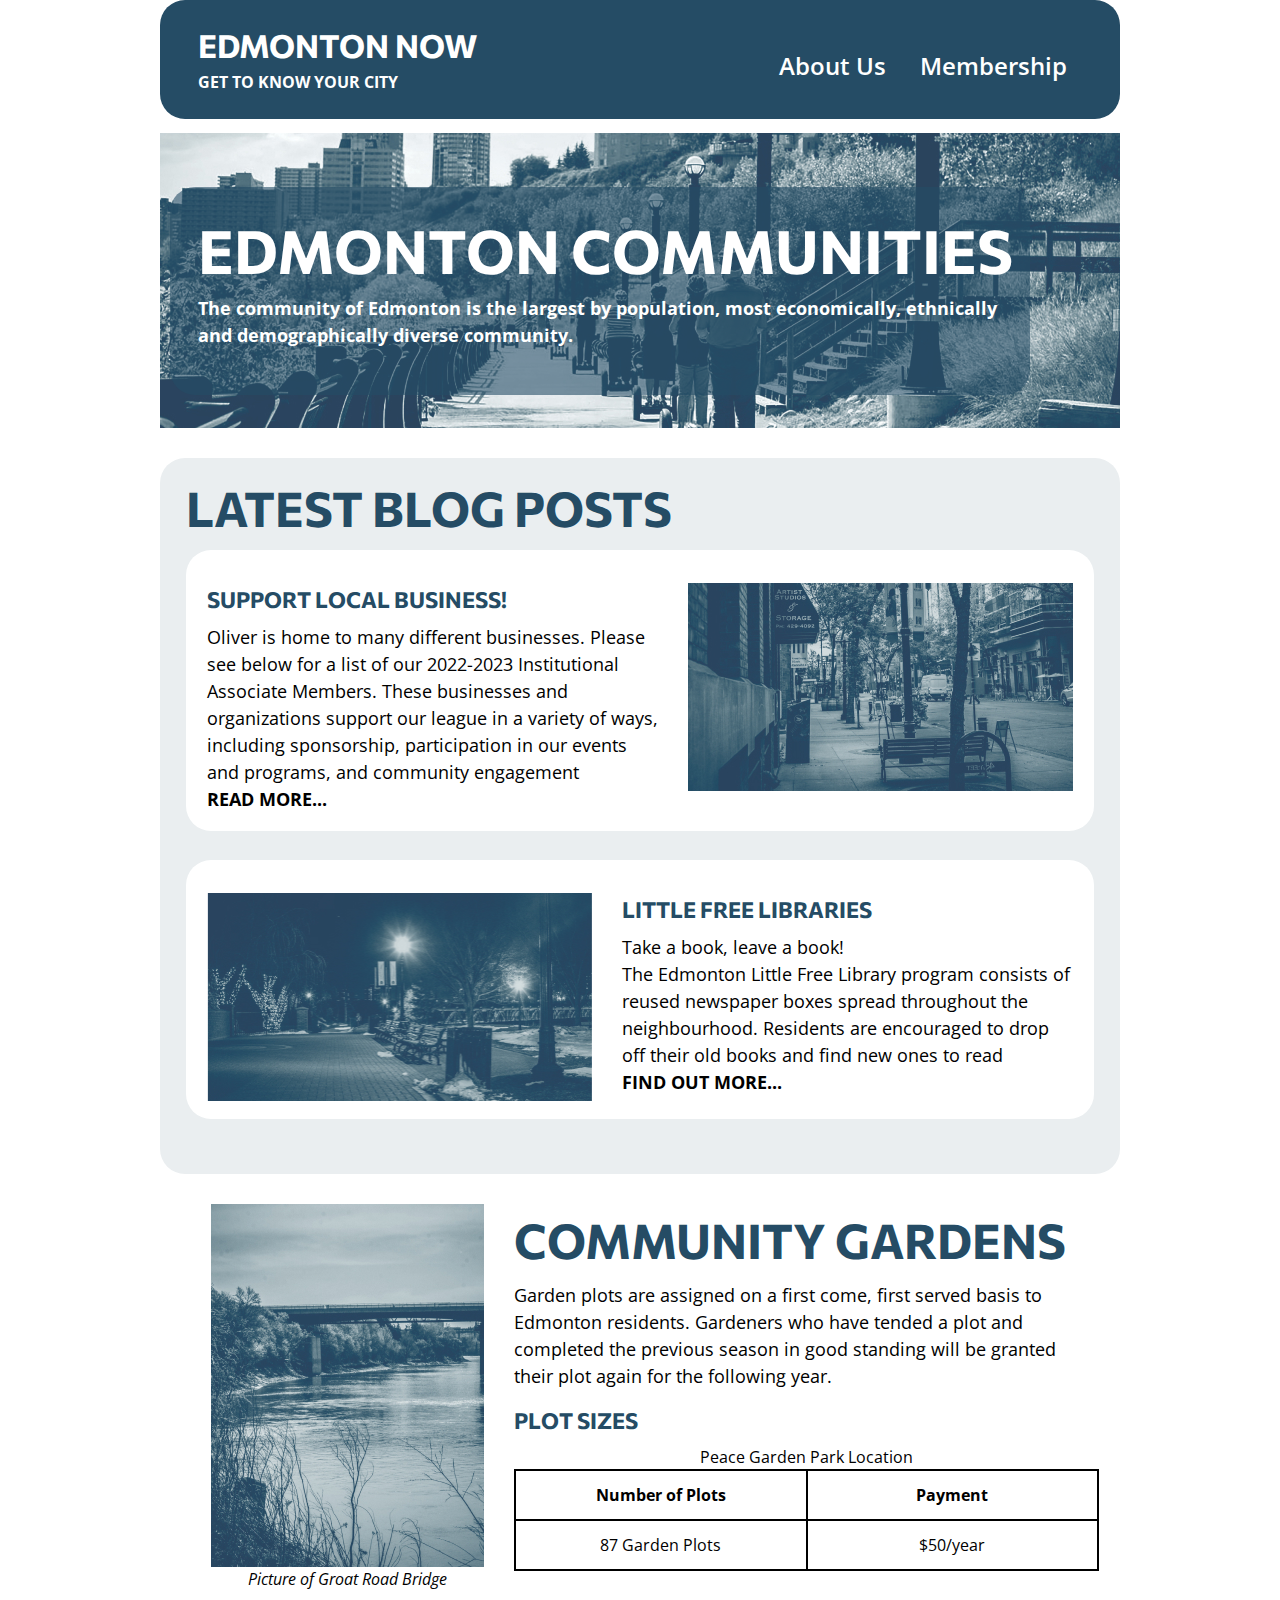
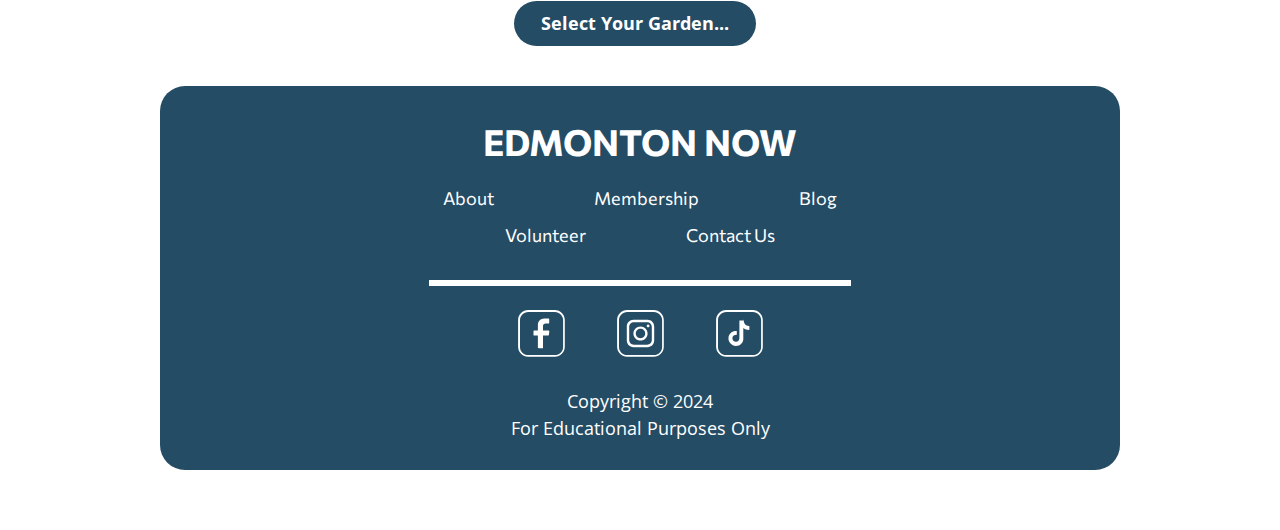
==== index.html @ b407b177 "Setup" ====
<!DOCTYPE html>
<html lang="en">
    <head>
        <meta charset="UTF-8">
        <meta name="viewport" content="width=device-width, initial-scale=1.0">
        <title>Edmonton Now - Home Page</title>
        <link rel="preconnect" href="https://fonts.googleapis.com">
        <link rel="preconnect" href="https://fonts.gstatic.com" crossorigin>
        <link href="https://fonts.googleapis.com/css2?family=Commissioner:wght@100..900&family=Open+Sans:ital,wght@0,300..800;1,300..800&display=swap" rel="stylesheet">
        <link rel="stylesheet" href="css/reset.css">
        <link rel="stylesheet" href="css/styles.css">
    </head>
    
    <body>
        <div class="container">
            <header>
                <div class="title">
                    <h1><a href="index.html">Edmonton Now</a></h1>
                    <p>Get to know your city</p>
                </div>
                <nav>
                    <ul>
                        <li><a href="about.html">About Us</a></li>
                        <li><a href="membership.html">Membership</a></li>
                    </ul>
                </nav>
            </header>

            <main>
                <section>
                    <div class="banner">
                        <div class="veil">
                            <h2>Edmonton Communities</h2>
                            <p>The community of Edmonton is the largest by population, most economically, ethnically and demographically diverse community.</p>
                        </div>
                    </div>
                    <section class="blogs">
                        <h3>Latest Blog Posts</h3>
                            <article>
                                <div class="flex-column">
                                    <h4>Support Local Business!</h4>
                                    <p>Oliver is home to many different businesses. Please see below for a list of our 2022-2023 Institutional Associate Members. These businesses and organizations support our league in a variety of ways, including sponsorship, participation in our events and programs, and community engagement</p>
                                    <div class="more"><p>READ MORE...</p></div>
                                </div>
                                <img src="img/index-business.jpg" style="float: right;" width="385" height="208" alt="Edmonton downtown street photo.">
                            </article>
                            <article>
                                <img src="img/index-libraries.jpg" style="float: left;" width="385" height="208" alt="Edmonton park at night photo.">
                                <div class="flex-column">
                                    <h4>Little Free Libraries</h4>
                                    <p>Take a book, leave a book!</p>
                                    <p>The Edmonton Little Free Library program consists of reused newspaper boxes spread throughout the neighbourhood. Residents are encouraged to drop off their old books and find new ones to read</p>
                                    <div class="more"><p>FIND OUT MORE...</p></div>
                                </div>
                            </article>
                    </section>
                    <section class="gardens">
                        <figure>
                            <img src="img/index-garden.jpg" style="float: left;" width="273" height="363" alt="Groat Road bridge photo.">
                            <figcaption>Picture of Groat Road Bridge</figcaption>
                        </figure>
                        <div class="flex-column">
                            <h3>Community Gardens</h3>
                            <p>Garden plots are assigned on a first come, first served basis to Edmonton residents. Gardeners who have tended a plot and completed the previous season in good standing will be granted their plot again for the following year.</p>
                            <div>
                                <h4>Plot Sizes</h4>
                                <table>
                                    <caption>Peace Garden Park Location</caption>
                                    <tr>
                                        <th>Number of Plots</th>
                                        <th>Payment</th>
                                    </tr>
                                    <tr>
                                    <td>87 Garden Plots</td>
                                    <td>$50/year</td>
                                    </tr>
                                </table>
                                <button type="button">Select Your Garden...</button>
                            </div>
                        </div>
                    </section>
                </section>
            </main>

            <footer>
                <h2>Edmonton Now</h2>
                <div class="footer-nav">
                    <ul>
                        <li><a href="#">About</a></li>
                        <li><a href="#">Membership</a></li>
                        <li><a href="#">Blog</a></li>
                    </ul>
                    <ul>
                        <li><a href="#">Volunteer</a></li>
                        <li><a href="#">Contact Us</a></li>
                    </ul>
                </div>
                <hr>
                <ul>
                    <li><a href="#"><img src="img/icon-facebook.svg" width="47" height="47" alt="Facebook icon."></a></li>
                    <li><a href="#"><img src="img/icon-instagram.svg" width="47" height="47" alt="Instagram icon."></a></li>
                    <li><a href="#"><img src="img/icon-tiktok.svg" width="47" height="47" alt="Tiktok icon."></a></li>
                </ul>
                <div class="copyright">
                    <p>Copyright © 2024</p>
                    <p>For Educational Purposes Only</p>
                </div>
            </footer>
        </div>
    </body>
</html>
---- css/styles.css ----
/* Defaults */
body {
    font-size: 100%;
    font-family: "Open Sans", sans-serif;
    font-weight: 400;
}

.container {
    width: 960px;
    margin: 0 auto;
}

/* Element Selectors */
header {
    background-color: #254C65;
    padding: 21px 38px 25px 38px;
    display: flex;
    align-items: center;
    justify-content: space-between;
    border-radius: 25px;
    margin-bottom: 14px;
}

main {
    margin-bottom: 40px;
}

h2 {
    font-size: 60px;
    font-weight: 700;
    font-family: 'Commissioner', sans-serif;
    line-height: 90px;
    color: #FFFFFF;
    text-transform: uppercase;
}

h3 {
    font-size: 48px;
    font-weight: 700;
    font-family: 'Commissioner', sans-serif;
    line-height: 72px;
    color: #254C65;
    text-transform: uppercase;
    margin-bottom: 6px;
}

h4 {
    font-size: 22px;
    font-weight: 700;
    font-family: 'Commissioner', sans-serif;
    line-height: 33px;
    color: #254C65;
    text-transform: uppercase;
    margin-bottom: 8px;
}

img {
    display: inline-block;
    border: none;
}

article {
    display: flex;
    background-color: #FFFFFF;
    padding: 33px 21px 18px 21px;
    margin-bottom: 29px;
    border-radius: 25px;
    gap: 30px;
}

figure {
    padding: 0px 30px 0px 30px;
}

figcaption {
    font-size: 16px;
    font-style: italic;
    font-family: 'Open Sans', sans-serif;
    line-height: 24px;
    text-align: center;
}

table {
    width: 100%;
    margin-bottom: 30px;
}

table, th, td {
    border: 1px solid;
    border-width: 2px;
    border-collapse: collapse;
    padding-top: 12px;
    padding-bottom: 12px;
    table-layout: fixed;
    text-align: center;
}

button {
    background-color: #254C65;
    border: none;
    border-radius: 25px;
    color: #FFFFFF;
    font-weight: 700;
    font-size: 18px;
    line-height: 45px;
    padding: 0px 27px 0px 27px;
}

footer {
    background-color: #254C65;
    padding: 28px 0px 28px 0px;
    display: flex;
    flex-direction: column;
    flex-wrap: wrap;
    align-items: center;
    justify-content: space-between;
    border-radius: 25px;
    margin-bottom: 60px;
}

form {
    margin: 0px 86px 0px 86px;
    text-align: center;
}

form h4 {
    padding-left: 14px;
    text-align: left;
}

fieldset {
    border: none;
    display: flex;
    flex-wrap: wrap;
    gap: 30px;
}

span {
    color: red;
}

input {
    width: 630px;
    height: 40px;
}

input[type=submit] {
    background-color: #254C65;
    border: none;
    border-radius: 25px;
    color: #FFFFFF;
    font-weight: 700;
    font-size: 18px;
    line-height: 45px;
    padding: 0px 27px 0px 27px;
    width: 260px;
    margin-top: 42px
}

label {
    display: block;
    text-align: left;
    margin-bottom: 7px;
}

/* Descendant Selectors */
header p {
    font-weight: 700;
}

header nav ul {
    display: flex;
    column-gap: 34px;
    padding-right: 15px;
    padding-top: 20px;
}

header nav a {
    font-size: 24px;
    font-weight: 600;
    line-height: 24px;
    color: #FFFFFF;
    text-decoration: none;
}

h1 a {
    font-family: 'Commissioner', sans-serif;
    color: #FFFFFF;
    text-decoration: none;
}

article p {
    font-size: 18px;
}

footer p {
    color: white;
    font-size: 18px;
}

footer h2 {
    font-size: 36px;
    line-height: 54px;
    margin-bottom: 18px;
}

footer ul {
    display: flex;
    flex-wrap: wrap;
    justify-content: center;
    margin-bottom: 10px;
    gap: 52px;
}

footer ul a {
    color: white;
    font-family: 'Commissioner', sans-serif;
    text-decoration: none;
    line-height: 24px;
    font-size: 18px;
}

footer hr {
    text-align: center;
    border: 3px solid #FFFFFF;
    width: 416px;
    margin-top: 20px;
    margin-bottom: 24px;
}

/* Class Selectors */
.title {
    text-transform: uppercase;
    color: #FFFFFF;
}

.banner {
    background-color: darkslateblue;
    background-image: url(../img/banner-index.jpg);
    background-repeat: no-repeat;
    background-size: contain;
    background-size: cover;
    padding: 54px 90px 33px 10px;
    margin-bottom: 30px;
}

.veil {
    background-color: rgba(37, 76, 101, .6);
    padding: 18px 16px 46px 28px;
    border-radius: 25px;
}

.blogs {
    background-color: #EAEEF0;
    padding: 14px 26px 26px 26px;
    margin-bottom: 19px;
    border-radius: 25px;
}

.gardens {
    display: flex;
    padding: 11px 21px 0px 21px;
}

.flex-column {
    flex-direction: column;
}

.more {
    font-weight: 700;
    text-transform: uppercase;
}

.footer-nav ul {
    gap: 100px;
    margin-bottom: 12px;
}

.copyright {
    margin-top: 15px;
    text-align: center;
}

.offers {
    display: flex;
    gap: 30px;
    margin-bottom: 30px;
}

.offers section {
    text-align: center;
    text-align: center;
    background-color: #EAEEF0;
    border-radius: 25px;
    width: 300px;
    padding: 20px 17px 20px 17px;
}

.events {
    display: flex;
    flex-wrap: wrap;
    gap: 30px;
}

.events section {
    background-color: #FFFFFF;
    border-radius: 25px;
    width: 400px;
    padding: 20px 20px 20px 20px;
}

.event-box {
    background-color: #EAEEF0;
    padding: 20px 20px 20px 20px;
    margin-bottom: 19px;
    border-radius: 25px;
    gap: 20px;
}

.italics {
    font-style: italic;
}

.signup {
    background-color: #EAEEF0;
    padding: 16px 21px 53px 21px;
    border-radius: 25px;
}

.smallbox input {
    width: 296px;
}

/* Pseudo-Class Selectors */
header nav a:hover {
    text-decoration: underline;
}

button:hover {
    background-color: #FFFFFF;
    border: 2px solid #254C65;
    border-radius: 25px;
    color: #254C65;
    font-weight: 700;
    font-size: 18px;
    line-height: 42px;
    padding: 0px 25px 0px 25px;
}

.more p:hover {
    text-decoration: underline;
    text-decoration-thickness: 2px;
}

footer ul a:hover {
    color: #78DCFF;
}

input[type=submit]:hover {
    background-color: #FFFFFF;
    border: 2px solid #254C65;
    border-radius: 25px;
    color: #254C65;
    font-weight: 700;
    font-size: 18px;
    line-height: 42px;
    padding: 0px 25px 0px 25px;
}

/* Element Class Selectors */
.veil p {
    font-size: 18px;
    font-weight: 700;
    line-height: 27px;
    color: #FFFFFF;
}

/* Descendant Combinators */
section.gardens p {
    font-size: 18px;
    margin-bottom: 14px;
}
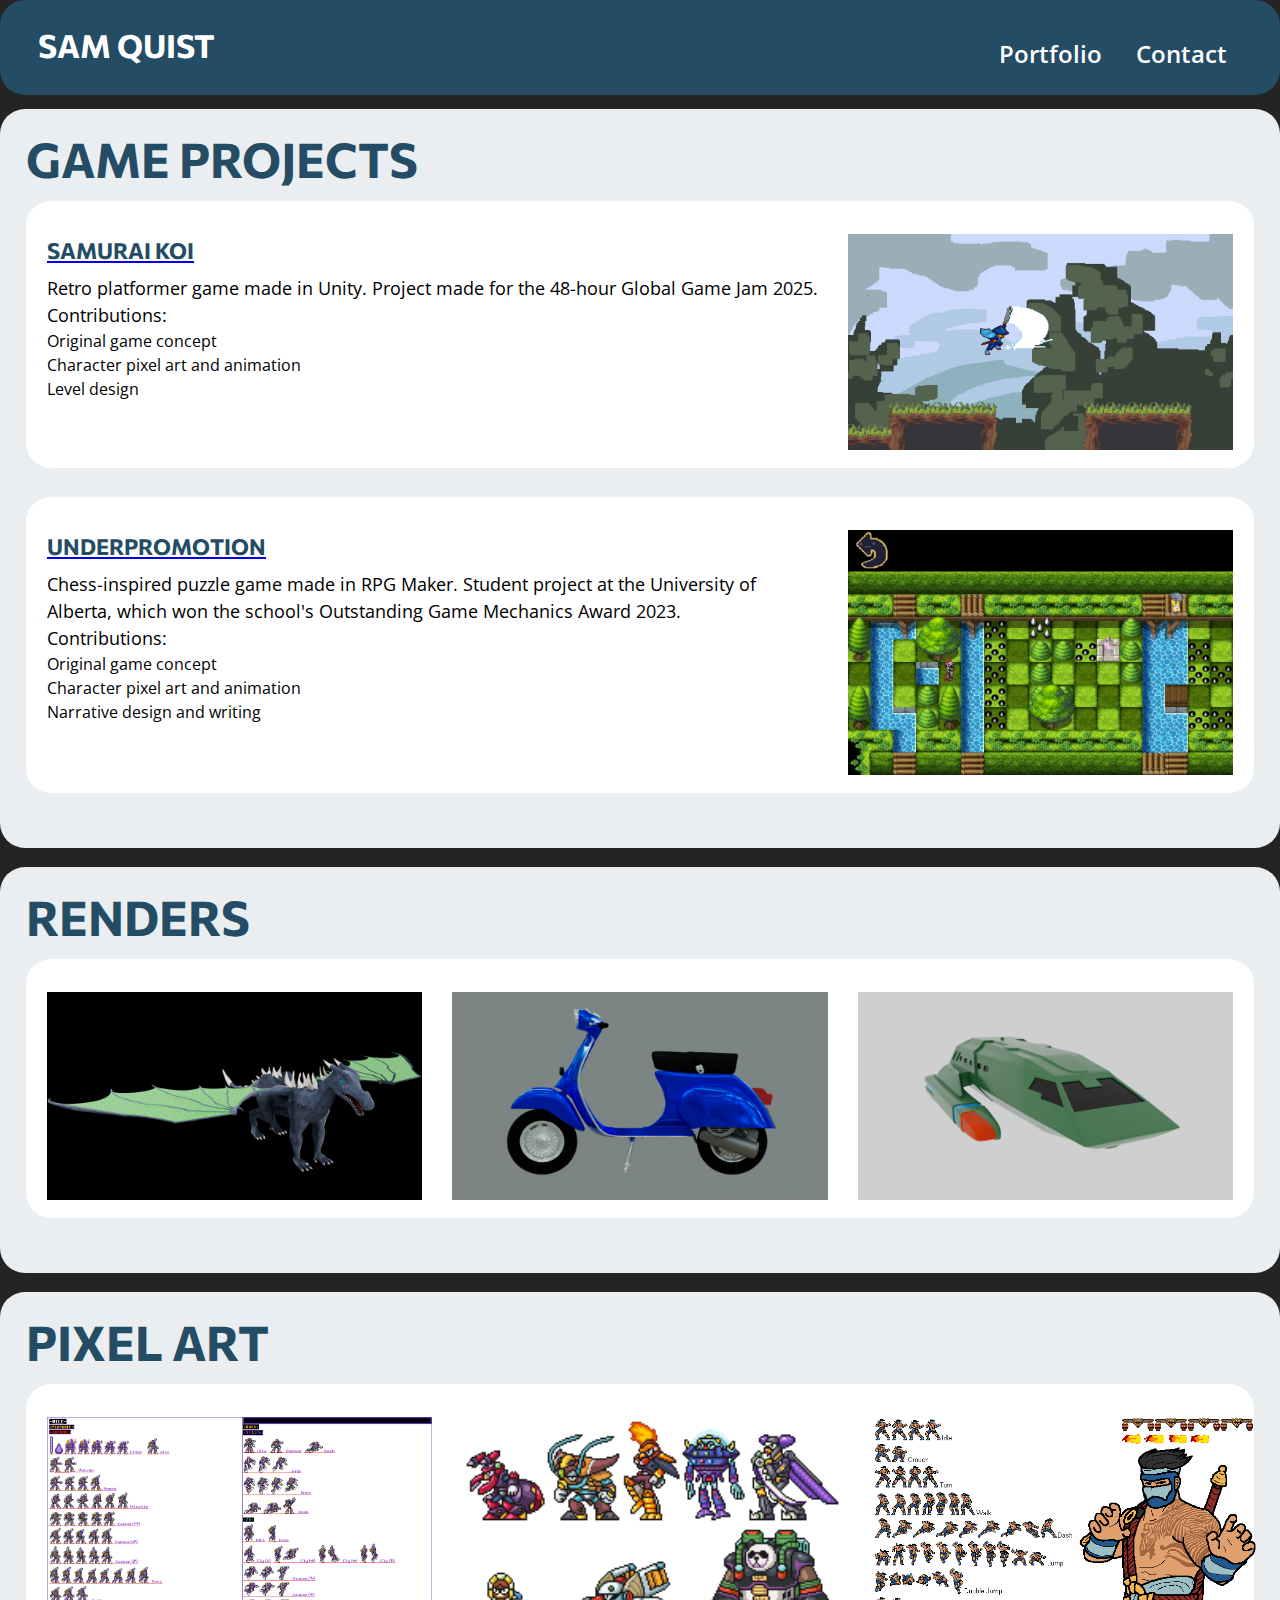
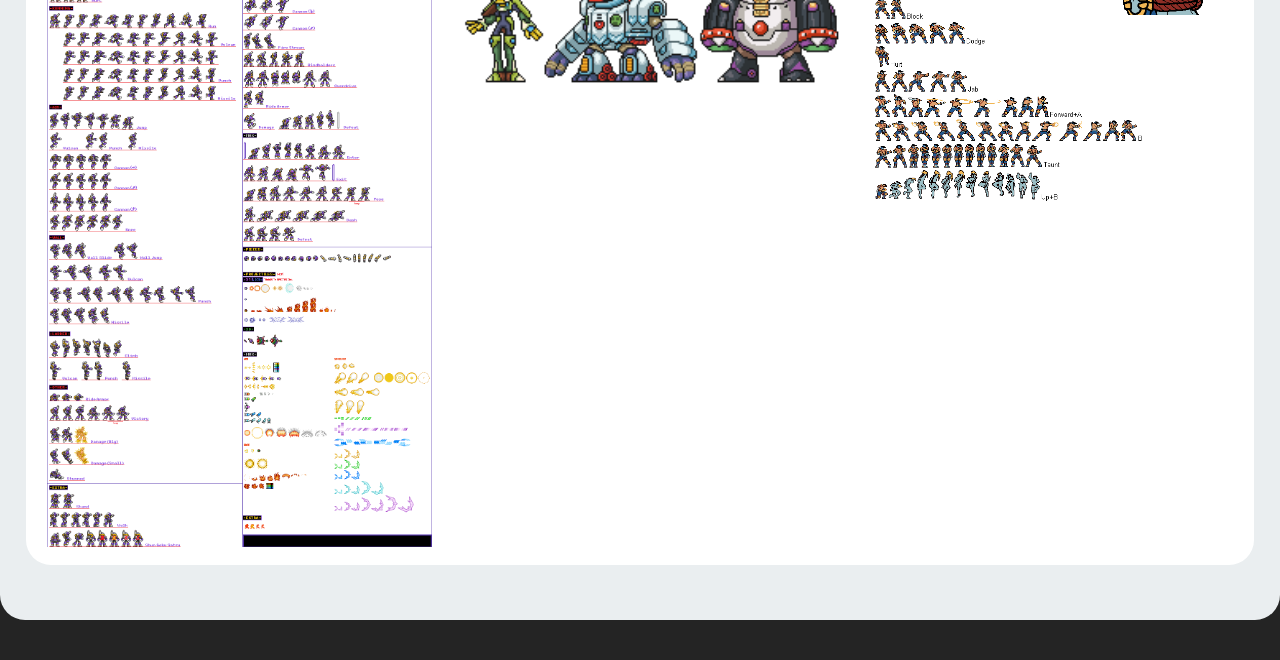
==== commit 5b848e94: "Update site" ====
--- a/index.html
+++ b/index.html
@@ -3,7 +3,7 @@
     <head>
         <meta charset="UTF-8">
         <meta name="viewport" content="width=device-width, initial-scale=1.0">
-        <title>Edmonton Now - Home Page</title>
+        <title>Sam Quist | Portfolio</title>
         <link rel="preconnect" href="https://fonts.googleapis.com">
         <link rel="preconnect" href="https://fonts.gstatic.com" crossorigin>
         <link href="https://fonts.googleapis.com/css2?family=Commissioner:wght@100..900&family=Open+Sans:ital,wght@0,300..800;1,300..800&display=swap" rel="stylesheet">
@@ -15,97 +15,72 @@
         <div class="container">
             <header>
                 <div class="title">
-                    <h1><a href="index.html">Edmonton Now</a></h1>
-                    <p>Get to know your city</p>
+                    <h1><a href="index.html">Sam Quist</a></h1>
                 </div>
                 <nav>
                     <ul>
-                        <li><a href="about.html">About Us</a></li>
-                        <li><a href="membership.html">Membership</a></li>
+                        <li><a href="index.html">Portfolio</a></li>
+                        <li><a href="contact.html">Contact</a></li>
                     </ul>
                 </nav>
             </header>
 
             <main>
                 <section>
-                    <div class="banner">
-                        <div class="veil">
-                            <h2>Edmonton Communities</h2>
-                            <p>The community of Edmonton is the largest by population, most economically, ethnically and demographically diverse community.</p>
-                        </div>
-                    </div>
                     <section class="blogs">
-                        <h3>Latest Blog Posts</h3>
+                        <h3>Game Projects</h3>
                             <article>
                                 <div class="flex-column">
-                                    <h4>Support Local Business!</h4>
-                                    <p>Oliver is home to many different businesses. Please see below for a list of our 2022-2023 Institutional Associate Members. These businesses and organizations support our league in a variety of ways, including sponsorship, participation in our events and programs, and community engagement</p>
-                                    <div class="more"><p>READ MORE...</p></div>
+                                    <a href="https://demcknight.itch.io/koi-samurai"><h4>Samurai Koi</h4></a>
+                                    <p>Retro platformer game made in Unity. Project made for the 48-hour Global Game Jam 2025.</p>
+                                    <p>Contributions:</p>
+                                    <ul>
+                                        <li>Original game concept</li>
+                                        <li>Character pixel art and animation</li>
+                                        <li>Level design</li>
+                                    </ul>
                                 </div>
-                                <img src="img/index-business.jpg" style="float: right;" width="385" height="208" alt="Edmonton downtown street photo.">
+                                <a href="https://demcknight.itch.io/koi-samurai"><img src="img/samurai-koi.jpg" style="float: right;" width="385" height="216" alt="Samurai Koi screenshot."></a>
                             </article>
                             <article>
-                                <img src="img/index-libraries.jpg" style="float: left;" width="385" height="208" alt="Edmonton park at night photo.">
                                 <div class="flex-column">
-                                    <h4>Little Free Libraries</h4>
-                                    <p>Take a book, leave a book!</p>
-                                    <p>The Edmonton Little Free Library program consists of reused newspaper boxes spread throughout the neighbourhood. Residents are encouraged to drop off their old books and find new ones to read</p>
-                                    <div class="more"><p>FIND OUT MORE...</p></div>
+                                    <a href="https://samquist.itch.io/underpromotion"><h4>Underpromotion</h4></a>
+                                    <p>Chess-inspired puzzle game made in RPG Maker. Student project at the University of Alberta, which won the school's Outstanding Game Mechanics Award 2023.</p>
+                                    <p>Contributions:</p>
+                                    <ul>
+                                        <li>Original game concept</li>
+                                        <li>Character pixel art and animation</li>
+                                        <li>Narrative design and writing</li>
+                                    </ul>
                                 </div>
+                                <a href="https://samquist.itch.io/underpromotion"><img src="img/underpromotion.jpg" style="float: right;" width="385" height="245" alt="Underpromotion screenshot."></a>
                             </article>
                     </section>
-                    <section class="gardens">
-                        <figure>
-                            <img src="img/index-garden.jpg" style="float: left;" width="273" height="363" alt="Groat Road bridge photo.">
-                            <figcaption>Picture of Groat Road Bridge</figcaption>
-                        </figure>
-                        <div class="flex-column">
-                            <h3>Community Gardens</h3>
-                            <p>Garden plots are assigned on a first come, first served basis to Edmonton residents. Gardeners who have tended a plot and completed the previous season in good standing will be granted their plot again for the following year.</p>
-                            <div>
-                                <h4>Plot Sizes</h4>
-                                <table>
-                                    <caption>Peace Garden Park Location</caption>
-                                    <tr>
-                                        <th>Number of Plots</th>
-                                        <th>Payment</th>
-                                    </tr>
-                                    <tr>
-                                    <td>87 Garden Plots</td>
-                                    <td>$50/year</td>
-                                    </tr>
-                                </table>
-                                <button type="button">Select Your Garden...</button>
-                            </div>
-                        </div>
+                </section>
+
+                <section>
+                    <section class="blogs">
+                        <h3>Renders</h3>
+                            <article>
+                                <img src="img/render-dragon.png" style="float: right;" width="385" height="208" alt="Dragon render.">
+                                <img src="img/render-vespa.png" style="float: right;" width="385" height="208" alt="Vespa render.">
+                                <img src="img/render-ship.jpg" style="float: right;" width="385" height="208" alt="Church render.">
+                            </article>
+                    </section>
+                </section>
+
+                <section>
+                    <section class="blogs">
+                        <h3>Pixel Art</h3>
+                            <article>
+                                <img src="img/sprites-vile.png" style="float: right;" width="385" height="730" alt="Vile sprites.">
+                                <img src="img/sprites-mmx8.png" style="float: right;" width="385" height="270" alt="Maverick sprites.">
+                                <img src="img/sprites-jago.png" style="float: right;" width="385" height="385" alt="Jago sprites.">
+                            </article>
                     </section>
                 </section>
             </main>
 
-            <footer>
-                <h2>Edmonton Now</h2>
-                <div class="footer-nav">
-                    <ul>
-                        <li><a href="#">About</a></li>
-                        <li><a href="#">Membership</a></li>
-                        <li><a href="#">Blog</a></li>
-                    </ul>
-                    <ul>
-                        <li><a href="#">Volunteer</a></li>
-                        <li><a href="#">Contact Us</a></li>
-                    </ul>
-                </div>
-                <hr>
-                <ul>
-                    <li><a href="#"><img src="img/icon-facebook.svg" width="47" height="47" alt="Facebook icon."></a></li>
-                    <li><a href="#"><img src="img/icon-instagram.svg" width="47" height="47" alt="Instagram icon."></a></li>
-                    <li><a href="#"><img src="img/icon-tiktok.svg" width="47" height="47" alt="Tiktok icon."></a></li>
-                </ul>
-                <div class="copyright">
-                    <p>Copyright © 2024</p>
-                    <p>For Educational Purposes Only</p>
-                </div>
-            </footer>
         </div>
     </body>
 </html>--- a/css/styles.css
+++ b/css/styles.css
@@ -3,10 +3,11 @@
     font-size: 100%;
     font-family: "Open Sans", sans-serif;
     font-weight: 400;
+    background-color: #242424;
 }
 
 .container {
-    width: 960px;
+    width: 1280px;
     margin: 0 auto;
 }
 
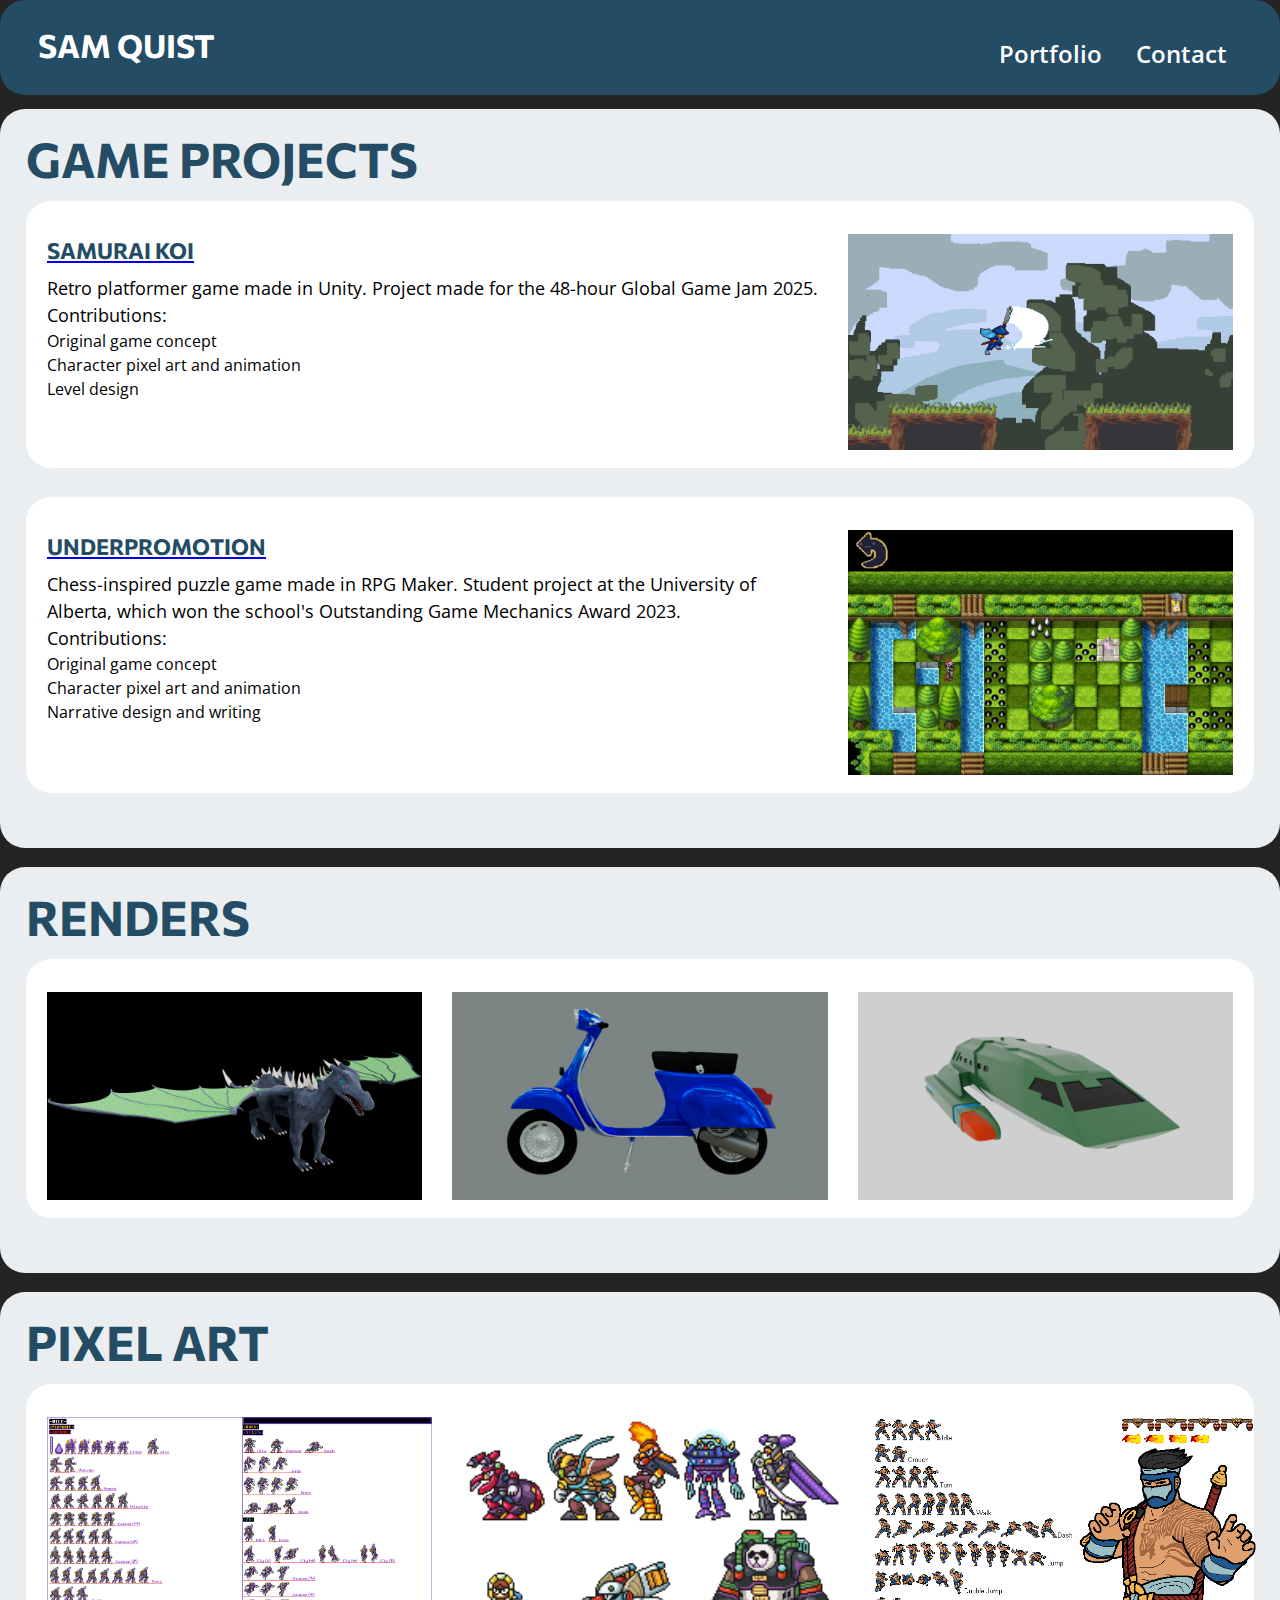
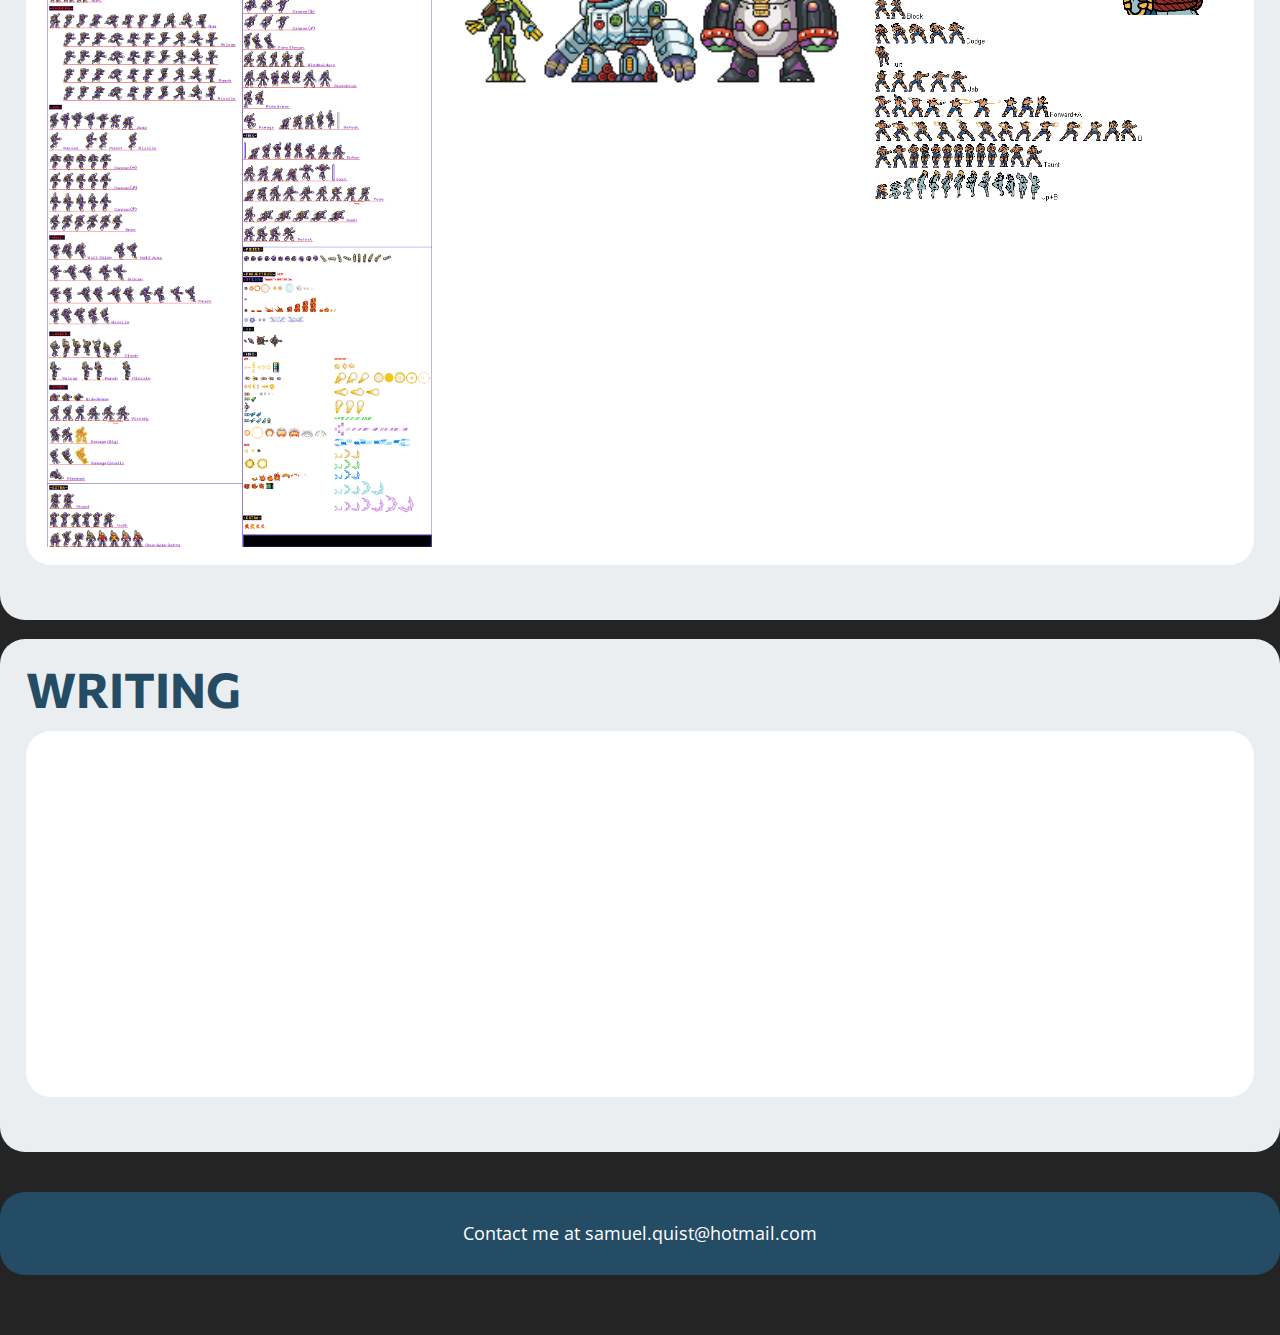
==== commit 81273e0e: "Videos" ====
--- a/index.html
+++ b/index.html
@@ -79,7 +79,21 @@
                             </article>
                     </section>
                 </section>
+
+                <section>
+                    <section class="blogs">
+                        <h3>Writing</h3>
+                            <article>
+                                <iframe width="560" height="315" src="https://www.youtube.com/embed/ibQdXRayVPA?si=YemY6tI57cvC_NSV" title="YouTube video player" frameborder="0" allow="accelerometer; autoplay; clipboard-write; encrypted-media; gyroscope; picture-in-picture; web-share" referrerpolicy="strict-origin-when-cross-origin" allowfullscreen></iframe>
+                                <iframe width="560" height="315" src="https://www.youtube.com/embed/J8EJyHh2xfM?si=-KzNay-s93t-0zEz" title="YouTube video player" frameborder="0" allow="accelerometer; autoplay; clipboard-write; encrypted-media; gyroscope; picture-in-picture; web-share" referrerpolicy="strict-origin-when-cross-origin" allowfullscreen></iframe>
+                            </article>
+                    </section>
+                </section>
             </main>
+
+            <footer>
+                <p>Contact me at samuel.quist@hotmail.com</p>
+            </footer>
 
         </div>
     </body>
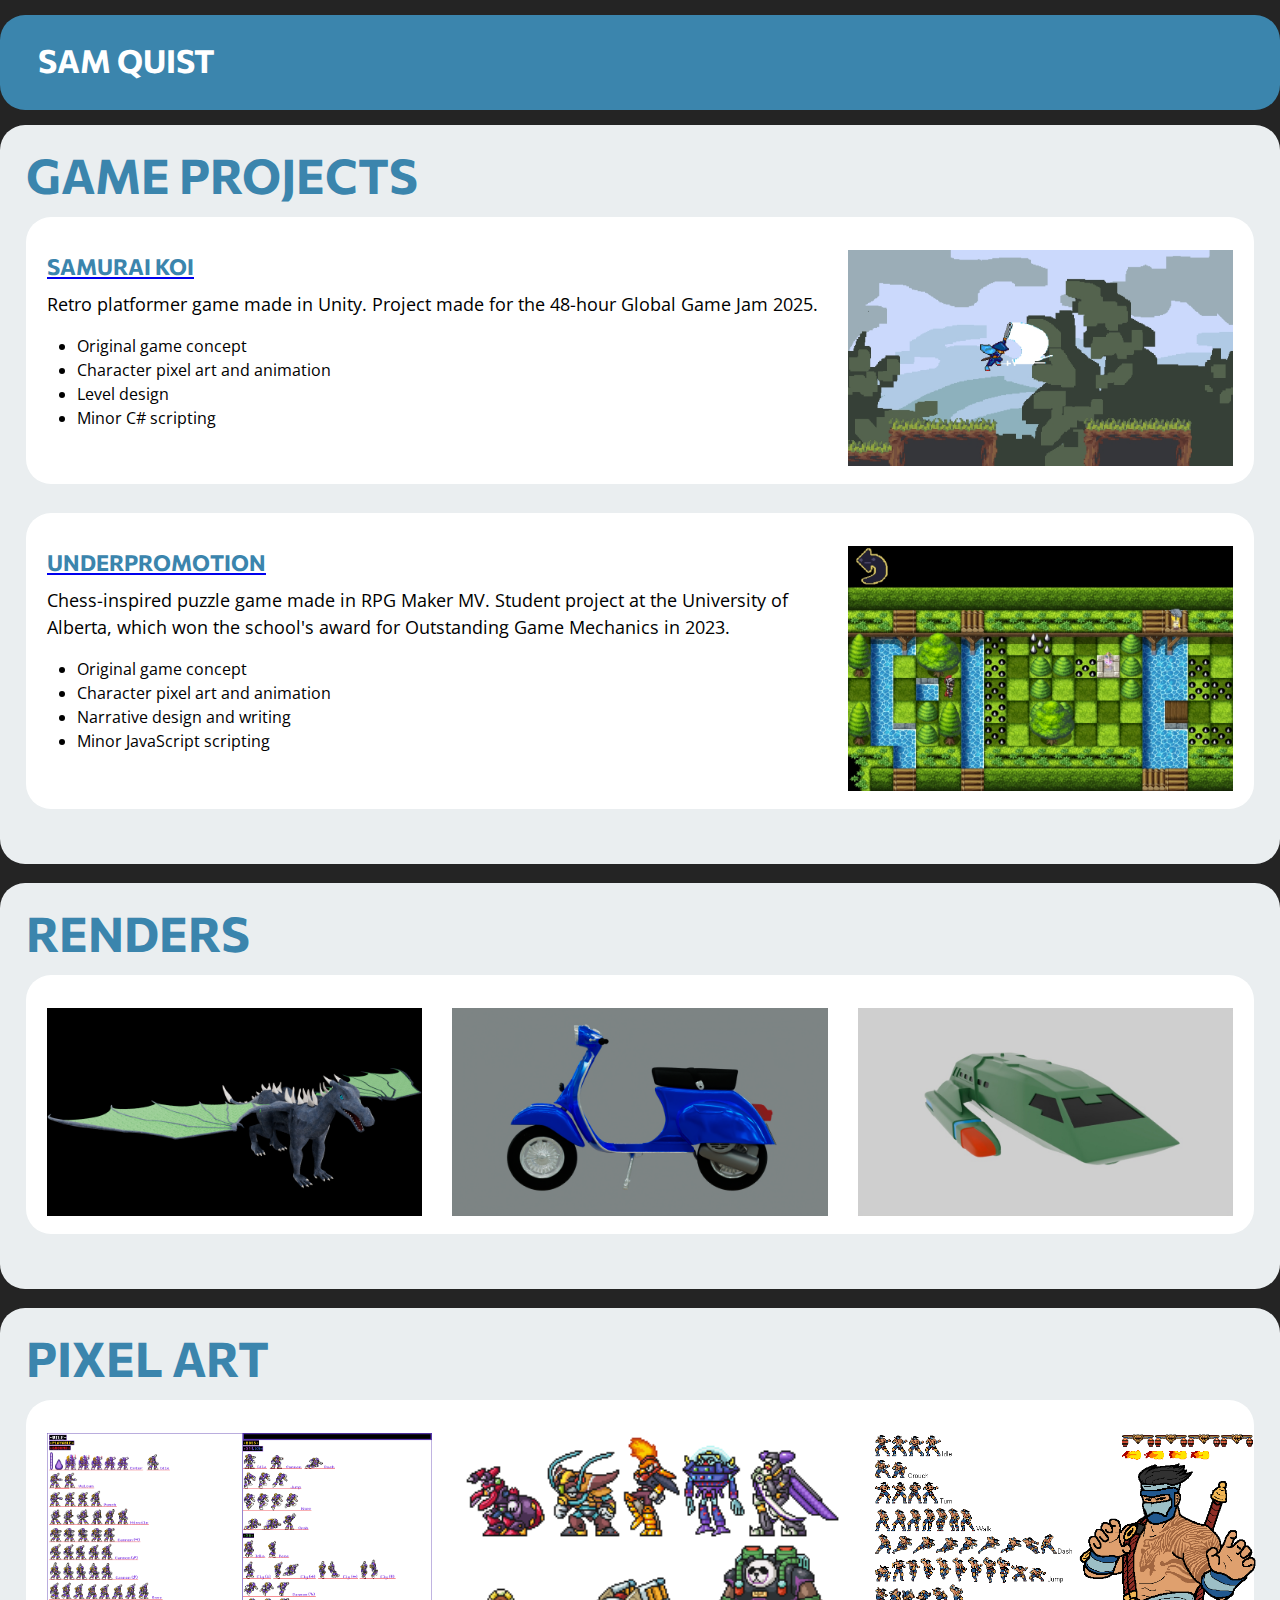
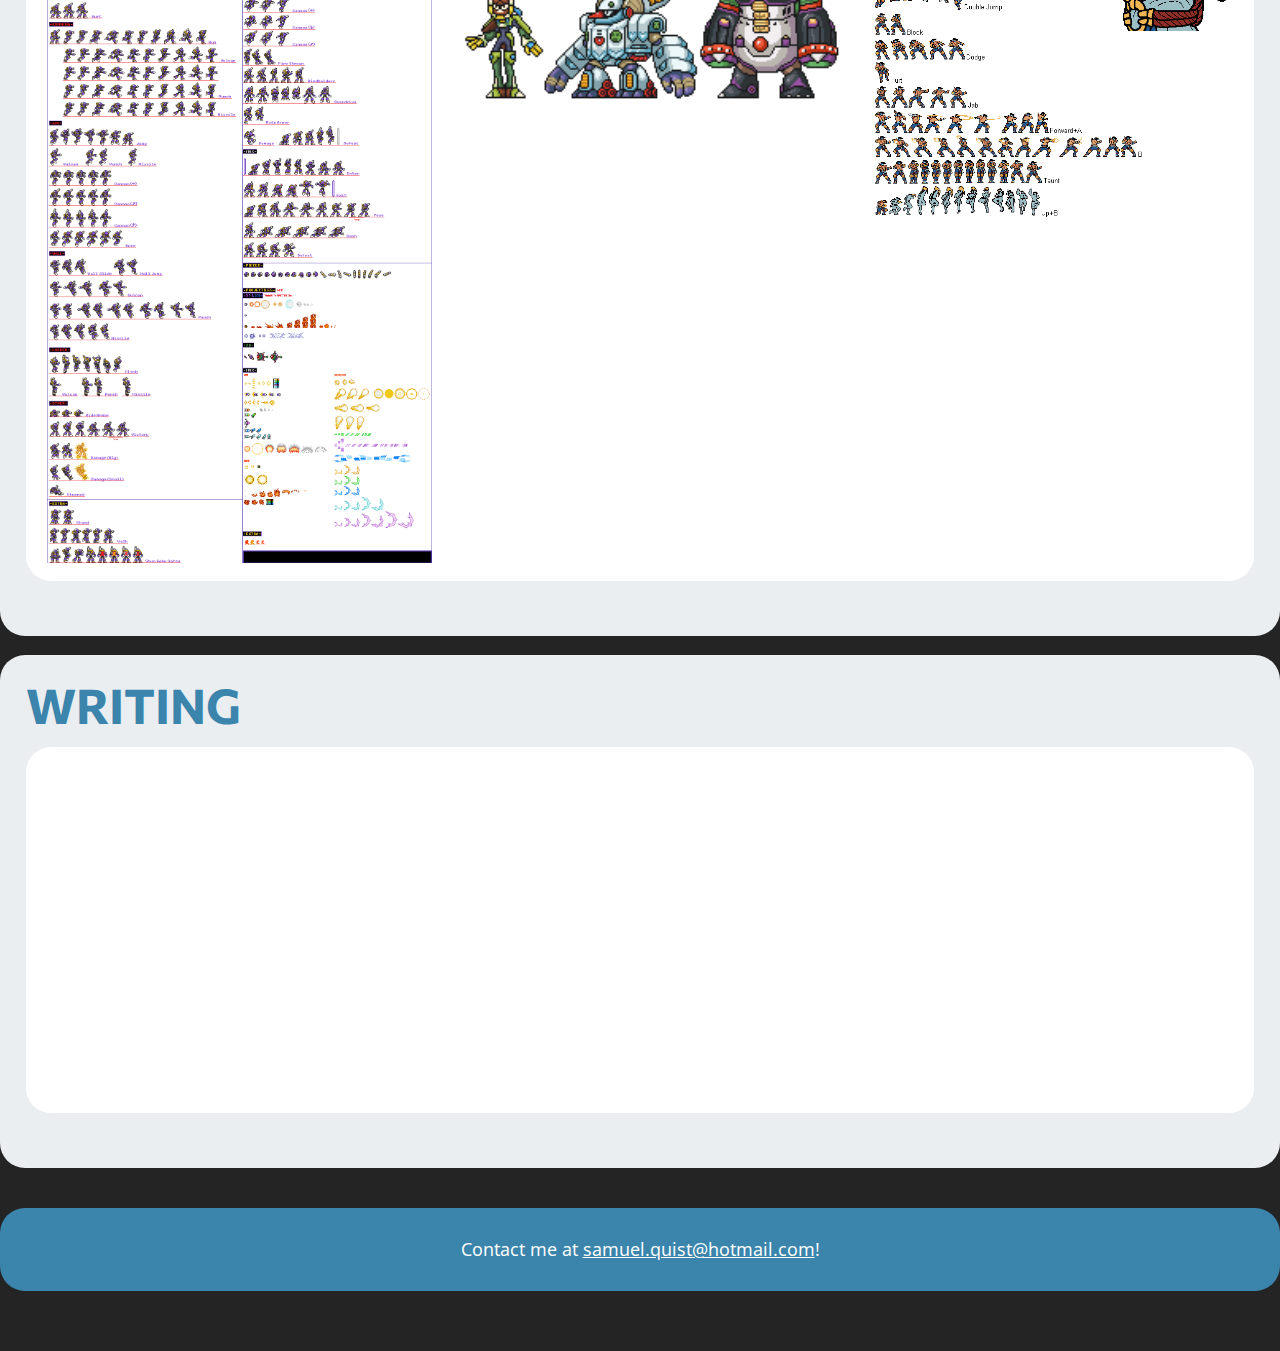
==== commit de083134: "New update" ====
--- a/index.html
+++ b/index.html
@@ -17,12 +17,6 @@
                 <div class="title">
                     <h1><a href="index.html">Sam Quist</a></h1>
                 </div>
-                <nav>
-                    <ul>
-                        <li><a href="index.html">Portfolio</a></li>
-                        <li><a href="contact.html">Contact</a></li>
-                    </ul>
-                </nav>
             </header>
 
             <main>
@@ -33,11 +27,11 @@
                                 <div class="flex-column">
                                     <a href="https://demcknight.itch.io/koi-samurai"><h4>Samurai Koi</h4></a>
                                     <p>Retro platformer game made in Unity. Project made for the 48-hour Global Game Jam 2025.</p>
-                                    <p>Contributions:</p>
                                     <ul>
                                         <li>Original game concept</li>
                                         <li>Character pixel art and animation</li>
                                         <li>Level design</li>
+                                        <li>Minor C# scripting</li>
                                     </ul>
                                 </div>
                                 <a href="https://demcknight.itch.io/koi-samurai"><img src="img/samurai-koi.jpg" style="float: right;" width="385" height="216" alt="Samurai Koi screenshot."></a>
@@ -45,12 +39,12 @@
                             <article>
                                 <div class="flex-column">
                                     <a href="https://samquist.itch.io/underpromotion"><h4>Underpromotion</h4></a>
-                                    <p>Chess-inspired puzzle game made in RPG Maker. Student project at the University of Alberta, which won the school's Outstanding Game Mechanics Award 2023.</p>
-                                    <p>Contributions:</p>
+                                    <p>Chess-inspired puzzle game made in RPG Maker MV. Student project at the University of Alberta, which won the school's award for Outstanding Game Mechanics in 2023.</p>
                                     <ul>
                                         <li>Original game concept</li>
                                         <li>Character pixel art and animation</li>
                                         <li>Narrative design and writing</li>
+                                        <li>Minor JavaScript scripting</li>
                                     </ul>
                                 </div>
                                 <a href="https://samquist.itch.io/underpromotion"><img src="img/underpromotion.jpg" style="float: right;" width="385" height="245" alt="Underpromotion screenshot."></a>
@@ -92,7 +86,7 @@
             </main>
 
             <footer>
-                <p>Contact me at samuel.quist@hotmail.com</p>
+                <p>Contact me at <a href="samuel.quist@hotmail.com">samuel.quist@hotmail.com</a>!</p>
             </footer>
 
         </div>
--- a/css/styles.css
+++ b/css/styles.css
@@ -13,13 +13,14 @@
 
 /* Element Selectors */
 header {
-    background-color: #254C65;
+    background-color: #3b85ad;
     padding: 21px 38px 25px 38px;
     display: flex;
     align-items: center;
     justify-content: space-between;
     border-radius: 25px;
-    margin-bottom: 14px;
+    margin-bottom: 15px;
+    margin-top: 15px;
 }
 
 main {
@@ -40,7 +41,7 @@
     font-weight: 700;
     font-family: 'Commissioner', sans-serif;
     line-height: 72px;
-    color: #254C65;
+    color: #3b85ad;
     text-transform: uppercase;
     margin-bottom: 6px;
 }
@@ -50,7 +51,7 @@
     font-weight: 700;
     font-family: 'Commissioner', sans-serif;
     line-height: 33px;
-    color: #254C65;
+    color: #3b85ad;
     text-transform: uppercase;
     margin-bottom: 8px;
 }
@@ -60,6 +61,20 @@
     border: none;
 }
 
+ul {
+  /* user-agent styles */
+  display: block;
+  list-style-type: disc;
+  margin-block-start: 1em;
+  margin-block-end: 1em;
+  padding-inline-start: 30px;
+}
+
+li {
+  display: list-item;
+  text-align: match-parent;
+}
+
 article {
     display: flex;
     background-color: #FFFFFF;
@@ -69,46 +84,8 @@
     gap: 30px;
 }
 
-figure {
-    padding: 0px 30px 0px 30px;
-}
-
-figcaption {
-    font-size: 16px;
-    font-style: italic;
-    font-family: 'Open Sans', sans-serif;
-    line-height: 24px;
-    text-align: center;
-}
-
-table {
-    width: 100%;
-    margin-bottom: 30px;
-}
-
-table, th, td {
-    border: 1px solid;
-    border-width: 2px;
-    border-collapse: collapse;
-    padding-top: 12px;
-    padding-bottom: 12px;
-    table-layout: fixed;
-    text-align: center;
-}
-
-button {
-    background-color: #254C65;
-    border: none;
-    border-radius: 25px;
-    color: #FFFFFF;
-    font-weight: 700;
-    font-size: 18px;
-    line-height: 45px;
-    padding: 0px 27px 0px 27px;
-}
-
 footer {
-    background-color: #254C65;
+    background-color: #3b85ad;
     padding: 28px 0px 28px 0px;
     display: flex;
     flex-direction: column;
@@ -119,51 +96,6 @@
     margin-bottom: 60px;
 }
 
-form {
-    margin: 0px 86px 0px 86px;
-    text-align: center;
-}
-
-form h4 {
-    padding-left: 14px;
-    text-align: left;
-}
-
-fieldset {
-    border: none;
-    display: flex;
-    flex-wrap: wrap;
-    gap: 30px;
-}
-
-span {
-    color: red;
-}
-
-input {
-    width: 630px;
-    height: 40px;
-}
-
-input[type=submit] {
-    background-color: #254C65;
-    border: none;
-    border-radius: 25px;
-    color: #FFFFFF;
-    font-weight: 700;
-    font-size: 18px;
-    line-height: 45px;
-    padding: 0px 27px 0px 27px;
-    width: 260px;
-    margin-top: 42px
-}
-
-label {
-    display: block;
-    text-align: left;
-    margin-bottom: 7px;
-}
-
 /* Descendant Selectors */
 header p {
     font-weight: 700;
@@ -190,6 +122,10 @@
     text-decoration: none;
 }
 
+h4 a {
+    text-decoration: none;
+}
+
 article p {
     font-size: 18px;
 }
@@ -197,6 +133,10 @@
 footer p {
     color: white;
     font-size: 18px;
+}
+
+footer a {
+    color: white;
 }
 
 footer h2 {
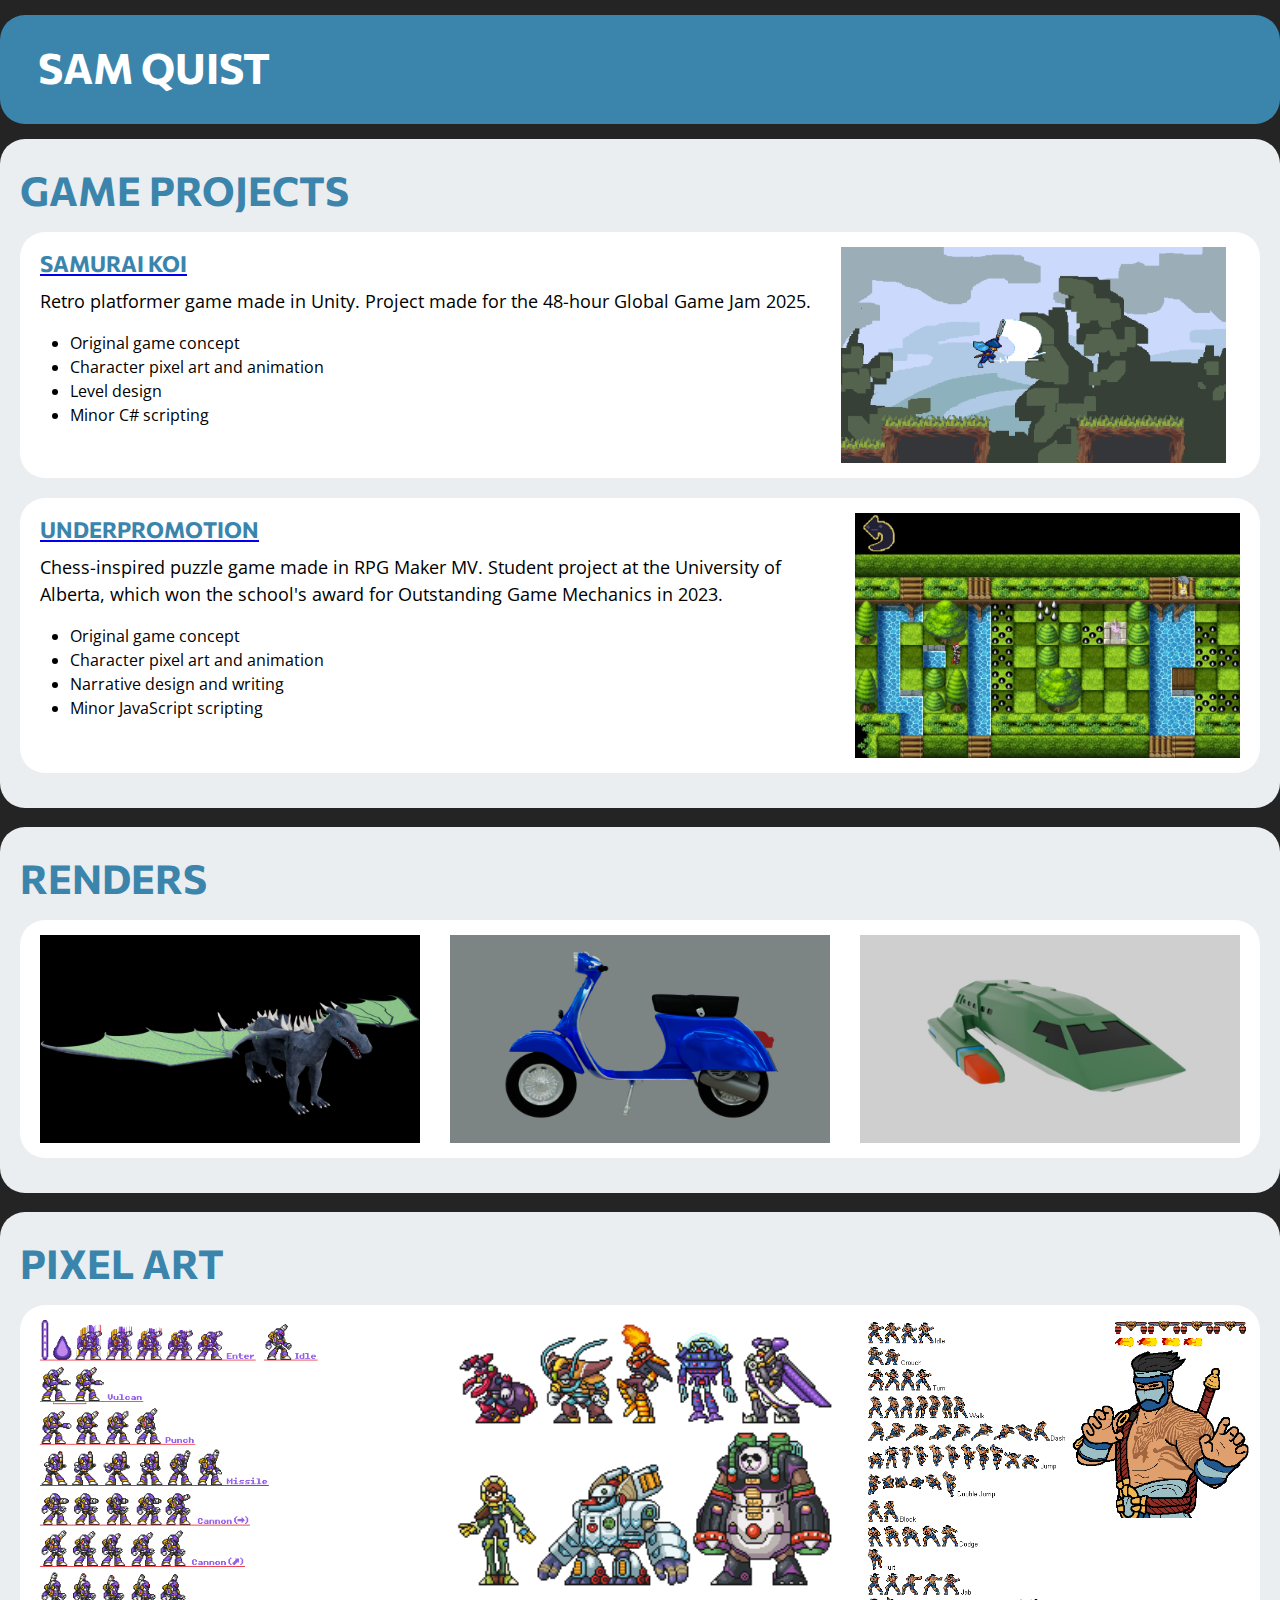
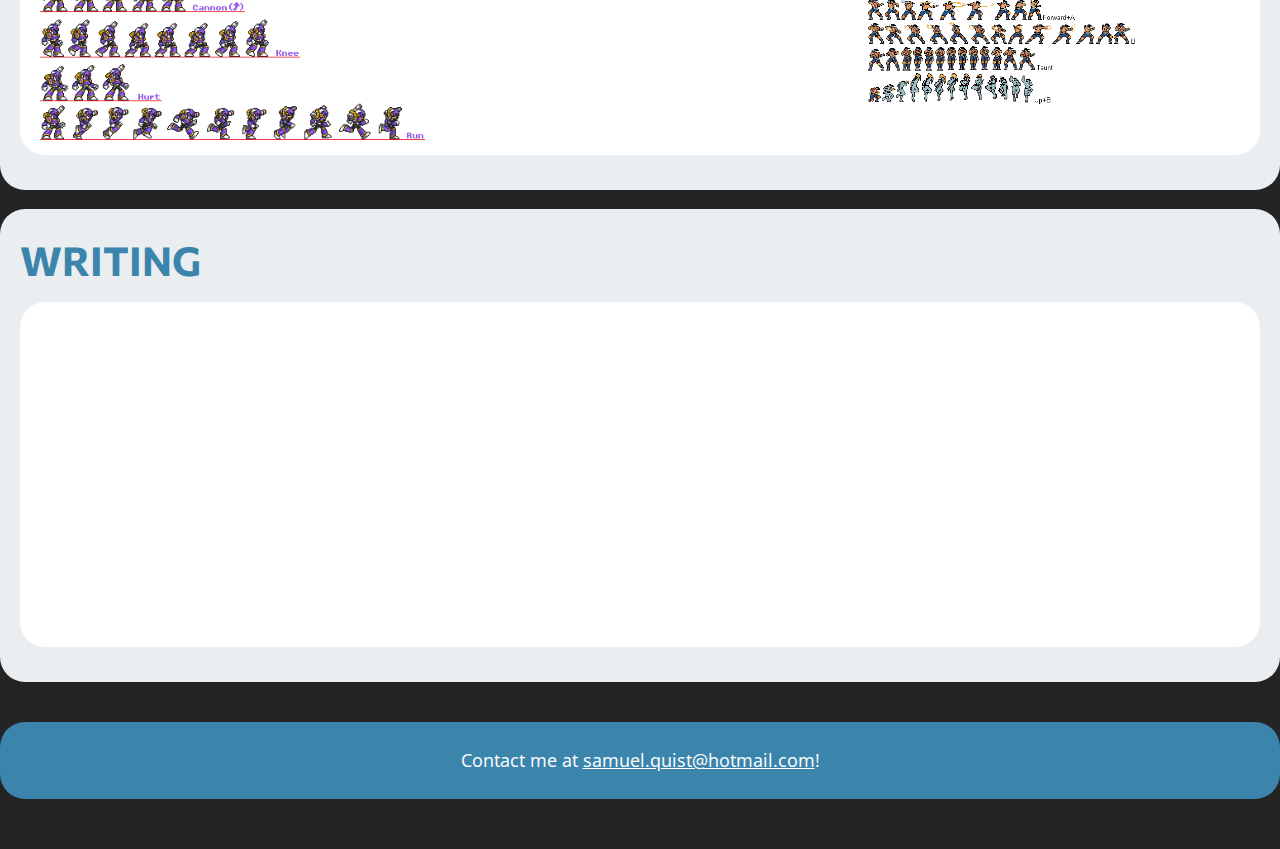
==== commit 62d839ad: "bing bong" ====
--- a/index.html
+++ b/index.html
@@ -67,7 +67,7 @@
                     <section class="blogs">
                         <h3>Pixel Art</h3>
                             <article>
-                                <img src="img/sprites-vile.png" style="float: right;" width="385" height="730" alt="Vile sprites.">
+                                <img src="img/sprites-vile.png" style="float: right;" width="385" height="420" alt="Vile sprites.">
                                 <img src="img/sprites-mmx8.png" style="float: right;" width="385" height="270" alt="Maverick sprites.">
                                 <img src="img/sprites-jago.png" style="float: right;" width="385" height="385" alt="Jago sprites.">
                             </article>
--- a/css/styles.css
+++ b/css/styles.css
@@ -37,7 +37,7 @@
 }
 
 h3 {
-    font-size: 48px;
+    font-size: 40px;
     font-weight: 700;
     font-family: 'Commissioner', sans-serif;
     line-height: 72px;
@@ -78,22 +78,22 @@
 article {
     display: flex;
     background-color: #FFFFFF;
-    padding: 33px 21px 18px 21px;
-    margin-bottom: 29px;
+    padding: 15px 20px 15px 20px;
+    margin-bottom: 20px;
     border-radius: 25px;
     gap: 30px;
 }
 
 footer {
     background-color: #3b85ad;
-    padding: 28px 0px 28px 0px;
+    padding: 25px 0px 25px 0px;
     display: flex;
     flex-direction: column;
     flex-wrap: wrap;
     align-items: center;
     justify-content: space-between;
     border-radius: 25px;
-    margin-bottom: 60px;
+    margin-bottom: 50px;
 }
 
 /* Descendant Selectors */
@@ -119,6 +119,7 @@
 h1 a {
     font-family: 'Commissioner', sans-serif;
     color: #FFFFFF;
+    font-size: 42px;
     text-decoration: none;
 }
 
@@ -193,7 +194,7 @@
 
 .blogs {
     background-color: #EAEEF0;
-    padding: 14px 26px 26px 26px;
+    padding: 15px 20px 15px 20px;
     margin-bottom: 19px;
     border-radius: 25px;
 }
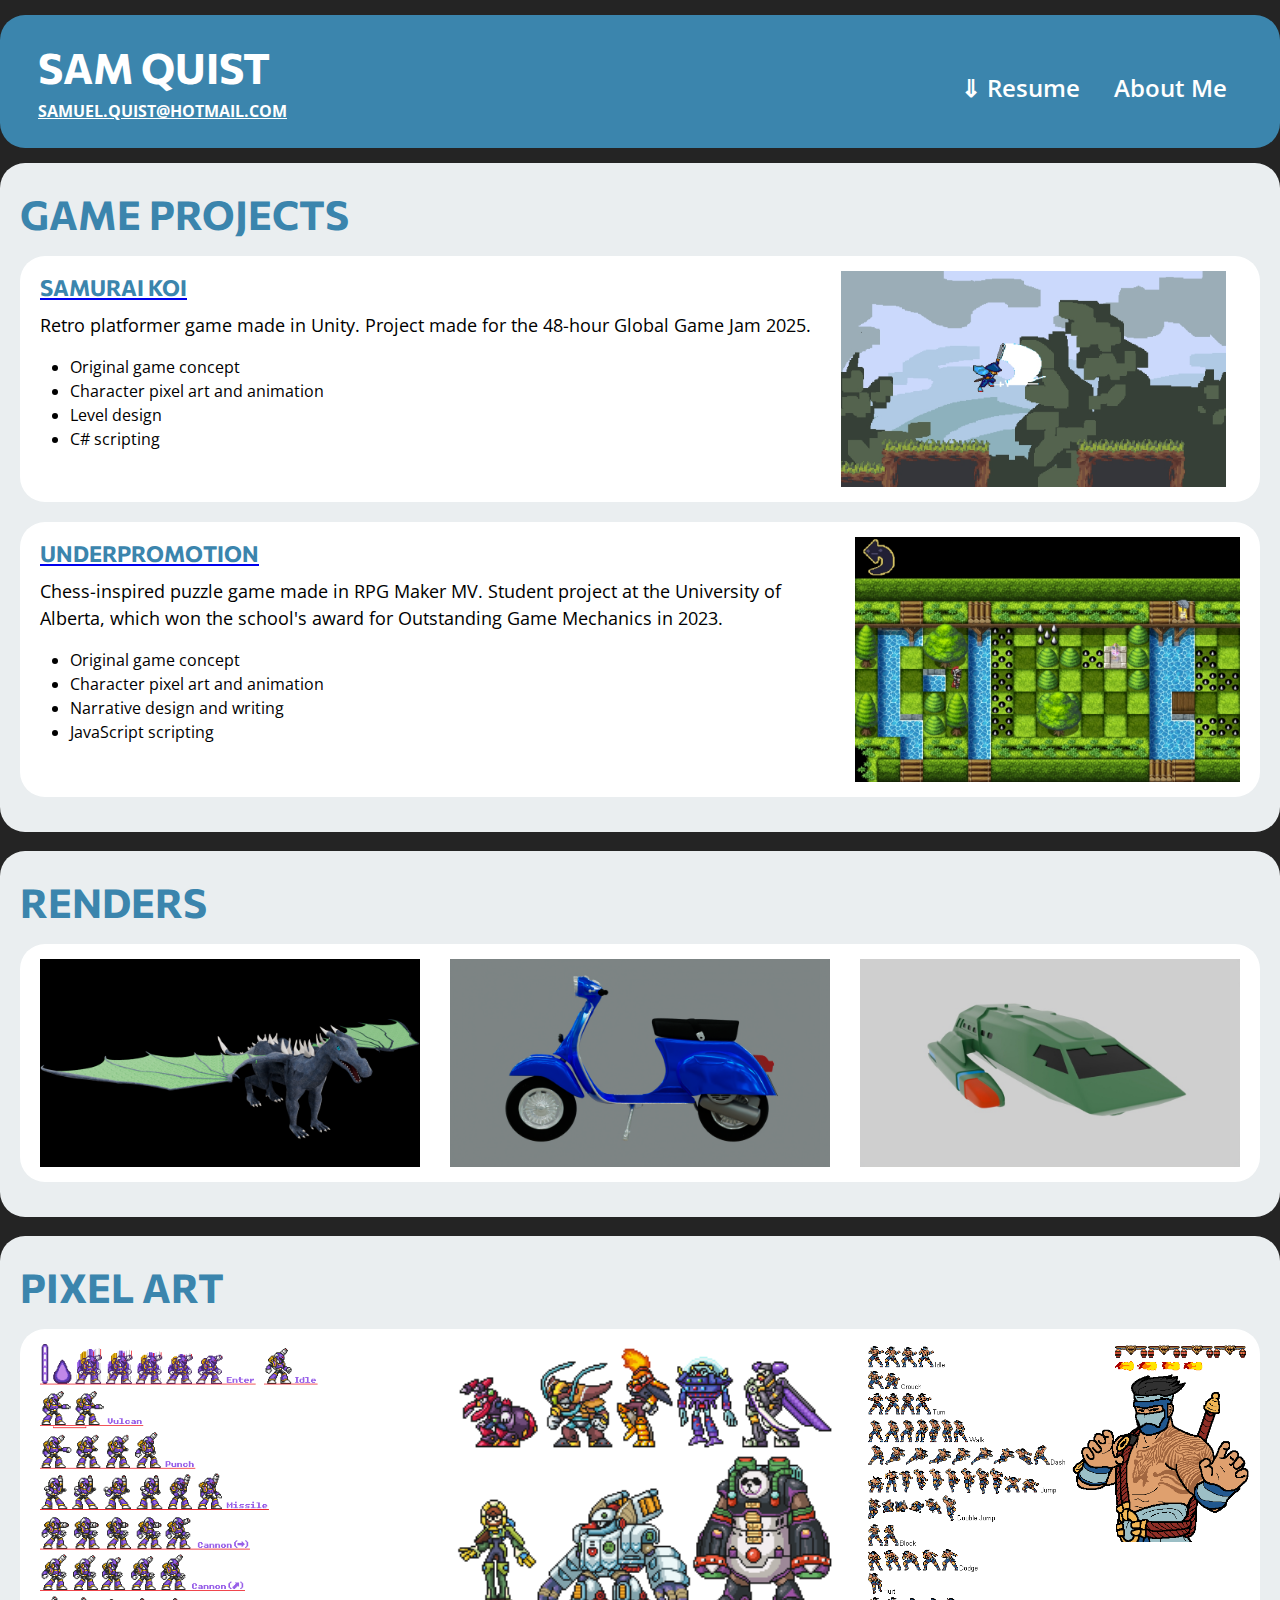
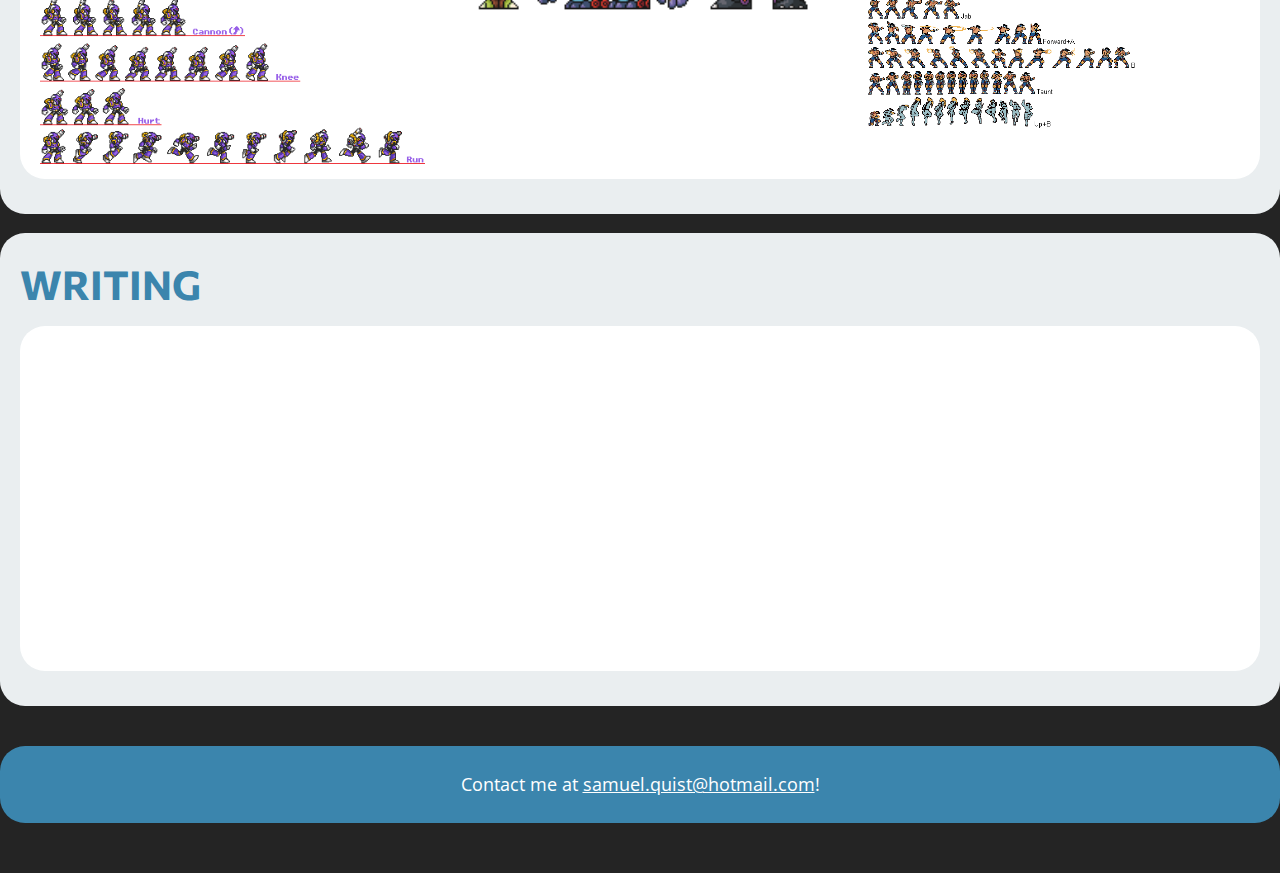
==== commit 0f223b83: "Update" ====
--- a/index.html
+++ b/index.html
@@ -16,7 +16,14 @@
             <header>
                 <div class="title">
                     <h1><a href="index.html">Sam Quist</a></h1>
+                    <p><a href="samuel.quist@hotmail.com">samuel.quist@hotmail.com</a></p>
                 </div>
+                <nav>
+                    <ul>
+                        <li><a href="Quist,Sam-Resume.pdf" download="Quist, Sam - Resume.pdf">⇓ Resume</a></li>
+                        <li><a href="about.html">About Me</a></li>
+                    </ul>
+                </nav>
             </header>
 
             <main>
@@ -31,7 +38,7 @@
                                         <li>Original game concept</li>
                                         <li>Character pixel art and animation</li>
                                         <li>Level design</li>
-                                        <li>Minor C# scripting</li>
+                                        <li>C# scripting</li>
                                     </ul>
                                 </div>
                                 <a href="https://demcknight.itch.io/koi-samurai"><img src="img/samurai-koi.jpg" style="float: right;" width="385" height="216" alt="Samurai Koi screenshot."></a>
@@ -44,7 +51,7 @@
                                         <li>Original game concept</li>
                                         <li>Character pixel art and animation</li>
                                         <li>Narrative design and writing</li>
-                                        <li>Minor JavaScript scripting</li>
+                                        <li>JavaScript scripting</li>
                                     </ul>
                                 </div>
                                 <a href="https://samquist.itch.io/underpromotion"><img src="img/underpromotion.jpg" style="float: right;" width="385" height="245" alt="Underpromotion screenshot."></a>
--- a/css/styles.css
+++ b/css/styles.css
@@ -61,7 +61,7 @@
     border: none;
 }
 
-ul {
+article ul {
   /* user-agent styles */
   display: block;
   list-style-type: disc;
@@ -173,6 +173,10 @@
 /* Class Selectors */
 .title {
     text-transform: uppercase;
+    color: #FFFFFF;
+}
+
+.title a {
     color: #FFFFFF;
 }
 
